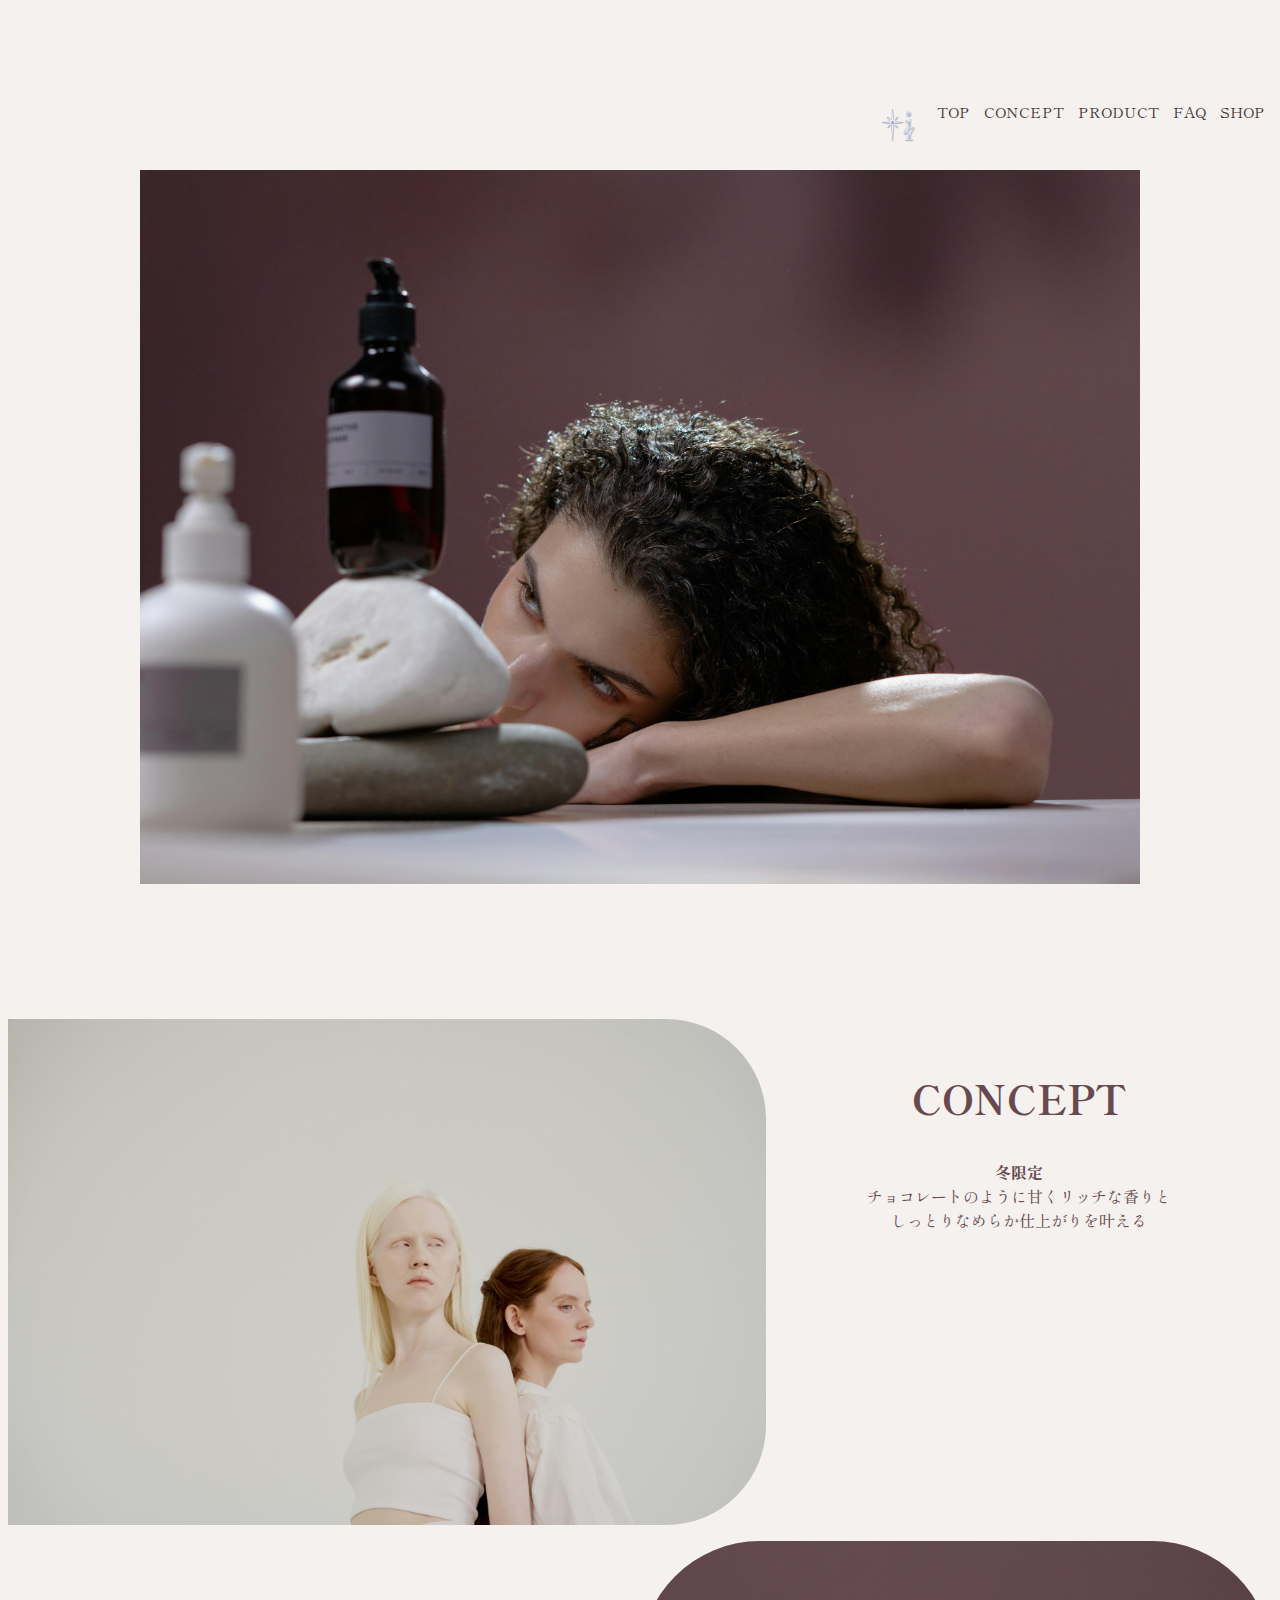
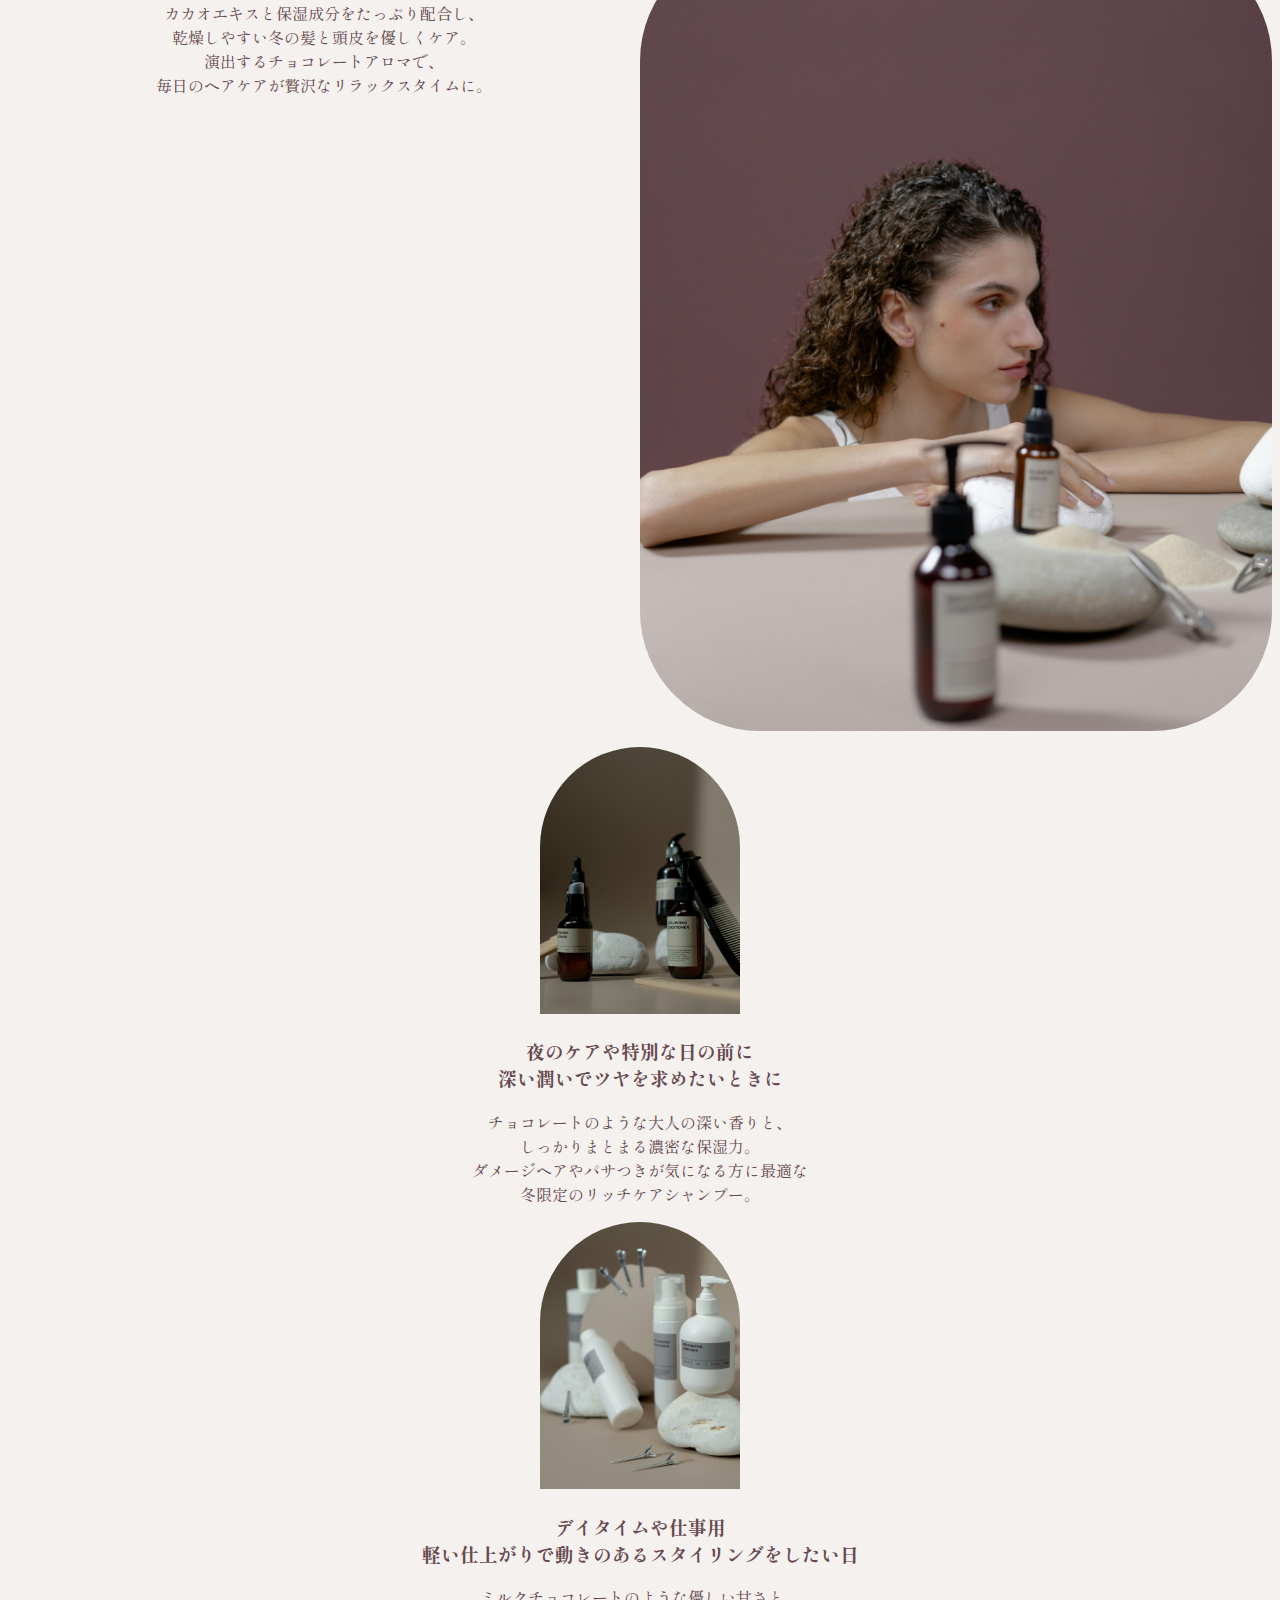
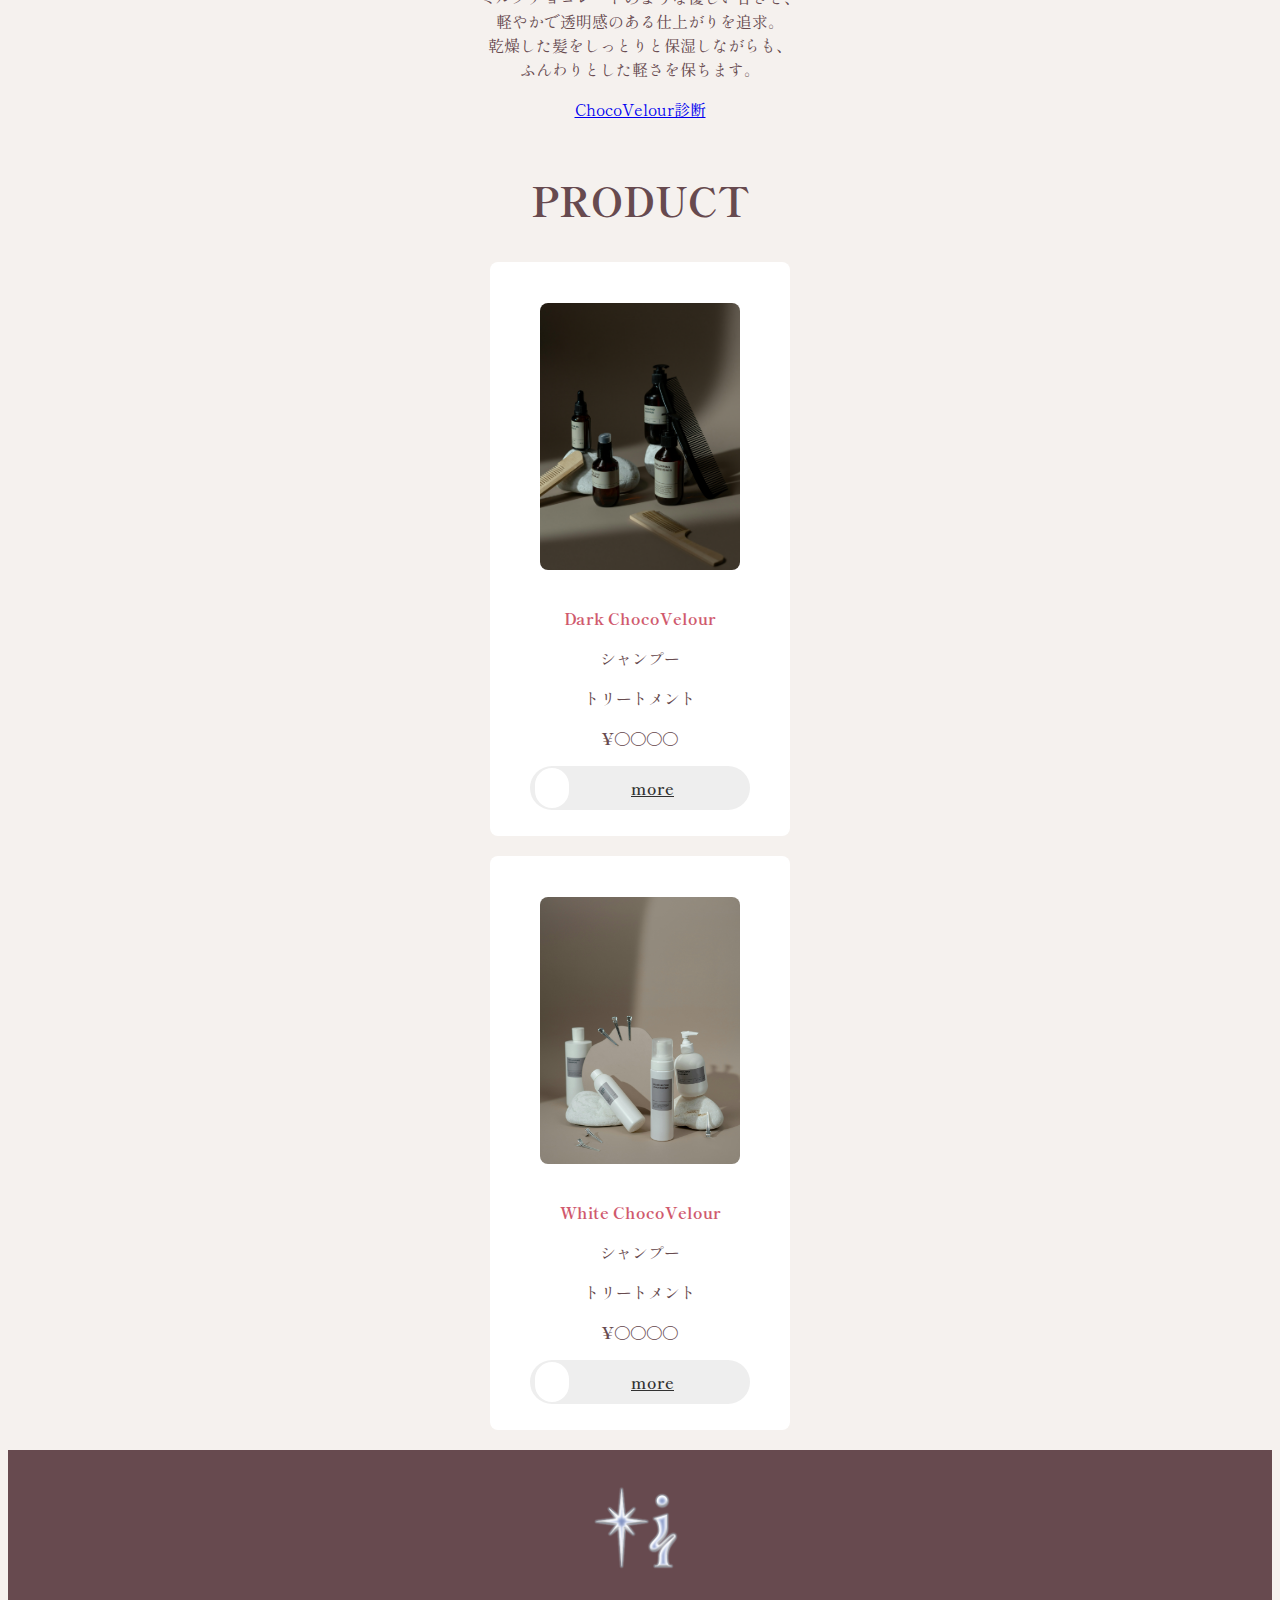
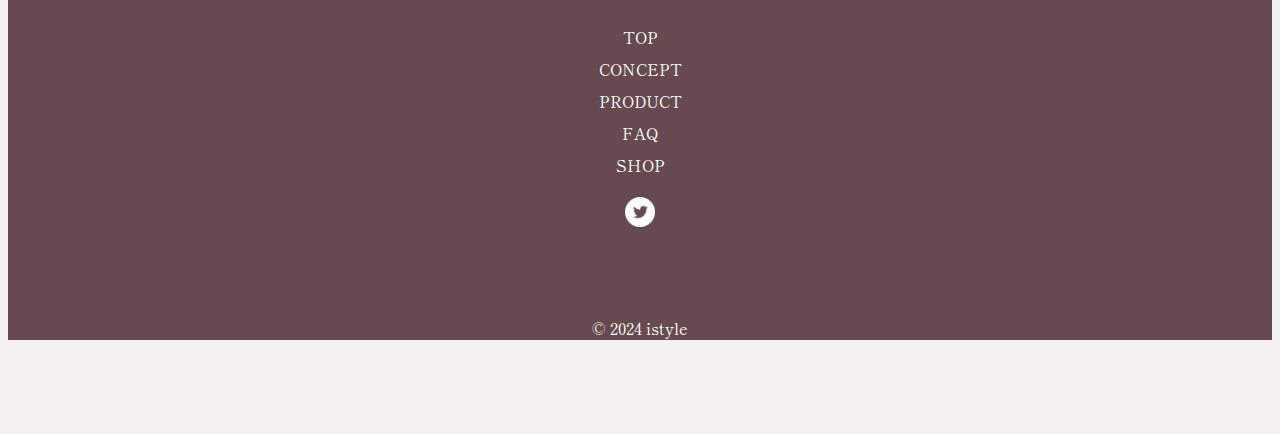
==== index.html @ 2ef1fcc9 "20241217" ====
<!DOCTYPE html>
<html lang="ja">
<head>
    <meta charset="UTF-8">
    <meta name="viewport" content="width=device-width, initial-scale=1.0">
    <title>istyle</title>
    <link rel="stylesheet" href="style.css">
    <link rel="preconnect" href="https://fonts.googleapis.com">
    <link rel="preconnect" href="https://fonts.gstatic.com" crossorigin>
    <link href="https://fonts.googleapis.com/css2?family=Dela+Gothic+One&family=Kosugi+Maru&family=Monomaniac+One&family=Noto+Serif+JP:wght@200..900&family=Rampart+One&family=Shippori+Mincho&family=Shippori+Mincho+B1&display=swap" rel="stylesheet">
    <link rel="stylesheet" type="text/css" href="https://cdnjs.cloudflare.com/ajax/libs/Modaal/0.4.4/css/modaal.min.css">
    <link rel="stylesheet" type="text/css" href="css/9-6-1.css">
</head>
    <body>
    <!-- header -->
     <header>
        <nav>
            <ul class="navbar">
                <li>        <div class="logo">
                    <img src="images/logo.png" width="60" alt="logo" class="img-responsive2">
                </div>   </li>
                <li><a href="#top">TOP</a></li>
                <li><a href="#concept">CONCEPT</a></li> 
                <li><a href="#product">PRODUCT</a></li>
                <li><a href="faq.html">FAQ</a></li>
                <li><a href="shop.html">SHOP</a></li>
            </ul>
     </nav>
     </header>
    <!-- /header -->
    
    <!-- kyevisual -->
     <a name="top"><div class="home-keyvisual"></a>
        <div class="pic1">
            <img src="images/1.jpg" class="img-responsive" width="1000" height="660" alt="イメージ画像">
        </div>
     </div>
    <!-- /keyvisual -->

    <!-- main -->
     <section class="main">
            <main>
                <section class="section">
                    <h1>甘いひととき<br>
                    髪にとろけるショコラの魔法</h1>
                  </section>
                  
        <!-- concept -->
        <a name="concept"><div class="container" id="concept"></a>
                        <div class="float-clear">
                            <div class="float-box">
                                <div class="pic2">
                                    <img src="images/2.jpg" width="200" alt="コンセプト写真">
                                </div>
                                <h2>CONCEPT</h2>
                                <p><strong>冬限定</strong><br>
                                    チョコレートのように甘くリッチな香りと<br>
                                    しっとりなめらか仕上がりを叶える</p>
                            </div>
                        </div>
                    </div>

                    <div class="container" id="concept">
                        <div class="float-clear2">
                            <div class="float-box2">
                                    <div class="pic3">
                                      <img src="images/3.jpg" width="60" alt="コンセプト写真">
                              <p class="text">カカオエキスと保湿成分をたっぷり配合し、<br>
                                乾燥しやすい冬の髪と頭皮を優しくケア。<br>
                                演出するチョコレートアロマで、<br>
                                毎日のヘアケアが贅沢なリラックスタイムに。</p>
                            </div>
                        </div>
                    </div>

                    <div class="product-concept">
                        <div class="product">
                            <ul class="figure-flexbox">
                                <li class="b">
                                    <figure>
                                        <div class="pic6">
                                        <img src="images/6.jpg" width="200" alt="ブラックver">
                                        </div>
                                        <figcaption>      
                                            <h3>夜のケアや特別な日の前に<br>深い潤いでツヤを求めたいときに</h3>                          
                                            チョコレートのような大人の深い香りと、<br>
                                            しっかりまとまる濃密な保湿力。<br>
                                            ダメージヘアやパサつきが気になる方に最適な<br>冬限定のリッチケアシャンプー。           
                                        </figcaption>
                                    </figure>
                                </li>
                                <li class="w">
                                    <figure>
                                        <div class="pic8">
                                        <img src="images/8.jpg" width="200" alt="ホワイトver">
                                        </div>
                                        <figcaption>     
                                            <h3>デイタイムや仕事用<br>軽い仕上がりで動きのあるスタイリングをしたい日</h3>                           
                                            ミルクチョコレートのような優しい甘さと、<br>
                                            軽やかで透明感のある仕上がりを追求。<br>
                                            乾燥した髪をしっとりと保湿しながらも、<br>
                                            ふんわりとした軽さを保ちます。           
                                        </figcaption>
                                    </figure>
                                </li>
                            </ul>
                        </div>

                    </div>
        <!-- /concept -->

                <!--リンク元のHTMLリンク先は表示させたいエリアのid名を指定します。-->
<p><a href="#info" class="modal-open">ChocoVelour診断
</a></p>
<!--表示エリアのHTML。id 名にリンク先と同じ名前を指定します。※表示エリアはHTML の変更が可能なので、レイアウトを自由に変更できます。-->
<section id="info">
    <h2>あなたにピッタリなChocoVelourは？</h2>
    <p>あなたの髪タイプに合ったアイテムをご紹介します。 </p>
    </section>


        <!-- product -->
        <a name="product"><div class="container" id="product"></a>
                        <h2>PRODUCT</h2>
                        <div class="product">
                            <ul class="figure-flexbox">
                                <li class="b2">
                                    <figure>
                                        <div class="pic4">
                                        <img src="images/4.jpg" width="200" alt="ブラックver">
                                        </div>
                                        <figcaption>
                                            <p><span><strong>Dark ChocoVelour</strong></span><br></p>                                
                                            <p>シャンプー<br></p>
                                            <p>トリートメント<br></p>
                                            <p><strong>¥〇〇〇〇</strong></p>            
                                        </figcaption>
                                        <div class="button012">
                                            <a href="#">more</a>
                                        </div>                                    </figure>
                                </li>
                                <li class="w2">
                                    <figure>
                                        <div class="pic5">
                                        <img src="images/5.jpg" width="200" alt="ホワイトver">
                                        </div>
                                        <figcaption>      
                                            <p><span><strong>White ChocoVelour</strong></span><br></p>                                
                                            <p>シャンプー<br></p>
                                            <p>トリートメント<br></p>
                                            <p><strong>¥〇〇〇〇</strong></p>            
                                        </figcaption>
                                        <div class="button012">
                                            <a href="#">more</a>
                                        </div>                                    </figure>
                                    </figure>
                                </li>
                            </ul>
                        </div>
                    </div>
        <!-- /product -->
        
                </div>
            </main>
     </section>
    <!-- /main -->
    <!-- footer -->
     <footer>
        <img src="images/logo.png" width="150" alt="ロゴ">
        <div class="container" >
            <ul>
                <li><a href="#top">TOP</a></li>
                <li><a href="#concept">CONCEPT</a></li>
                <li><a href="#product">PRODUCT</a></li>
                <li><a href="faq.html">FAQ</a></li>
                <li><a href="shop.html">SHOP</a></li>
            </ul>
        </div>
    <ul>
        <li><a href="https://x.com/koshiki_hirocom"><img src="images/twitterのアイコン素材 その2.png" width="30px" alt=""></a></li>
        <li><a href="https://www.youtube.com/user/HirocomRobo"><img src="" alt=""></a></li>
        <li><a href="https://www.hsc.ac.jp/"></a></li>
    </ul>
        <p>&copy; 2024 istyle</p>
     </footer>
    <!-- /footer -->
<script src="https://code.jquery.com/jquery-3.4.1.min.js" integrity="sha256-CSXorXvZcTkaix6Yvo6HppcZGetbYMGWSFlBw8HfCJo=" crossorigin="anonymous"></script>
<script src="https://cdnjs.cloudflare.com/ajax/libs/Modaal/0.4.4/js/modaal.min.js"></script>
<script src="https://cdnjs.cloudflare.com/ajax/libs/jquery-cookie/1.4.1/jquery.cookie.js"></script>
<!--自作のJS-->
<script src="js/9-6-1.js"></script>
</body></html>
---- style.css ----
@charset "utf-8";
body{
    font-size: 16px;
    color: #674a4f;
    font-family: "Shippori Mincho", serif;
    background-color: #F5F1EE;
}
body,div,p,ul,figure{
    margin: 5;
    padding: 0%;
}
h2{
    font-size: 40px;
    margin-top: 50px;
}
/* ナビゲーション */
.navbar{
    display: flex !important;
    justify-content: flex-end;
    list-style: none;
}
.navbar li a{
    display: block;
    padding:  7px;
    font-size: 15px;
    text-decoration: none;
    color: #433535;
}
/* nav{
    align-items: center;
} */
 .logo{
    top:30vh;
 }
.home-maincopy{
    font-size: 31px;
    text-align: center;
    color: #812620;
}
.img-responsive{
    display: block;
    max-width: 100%;
    height: auto;
    margin: 0 auto;
}
.pic1_2{
    clip-path: inset(17% 0 22% 0);
}
.img-responsive2{
    display: block;
}
.float-box{
    float: right;
}
.float-clear{
    overflow: hidden;
}
.pic2 img{
    border-top-right-radius: 100px;
    border-bottom-right-radius: 100px;
    width: 60%;
    float: left;
}

.pic3 img{
    border-radius: 120px;
    width: 50%;
    float: right;
}

.float-box2{
    float: left;
}
.float-clear2{
    overflow: hidden;
}
.b2{
    background-color: #fff;
    border-radius: 8px;
    width: 300px;
    margin: 10px;
    text-align: center;
    margin: 20px auto;
    padding: 10px 0;

}
.w2{
    background-color: #fff;
    border-radius: 8px;
    width: 300px;
    margin: 10px;
    text-align: center;
    margin: 20px auto;
    padding: 10px 0;
}
ul{
    list-style: none;
}
.pic6 img{
    border-top-left-radius: 100px;
    border-top-right-radius: 100px;    
}
@media screen and (max-width: 768px)  {
  .pic6 img{
    width: 300px;
    border-top-left-radius: 200px;
    border-top-right-radius: 200px;
  }
}

.pic8 img{
    border-top-left-radius: 100px;
    border-top-right-radius: 100px;
}
@media screen and (max-width: 768px)  {
  .pic8 img{
    width: 300px;
    border-top-left-radius: 200px;
    border-top-right-radius: 200px;
  }
}
.pic8{
    text-align: center;
}
.pic4 img{
    border-radius: 8px;
    margin: 15px auto;
}
.pic5 img{
    border-radius: 8px;
    margin: 15px auto;
}
figcaption{
    text-align: center;
    margin: 10px;
}
figcaption p{
    color: #674A4E;
}
span{
    color: #D0596D;
}
.text{
    padding-top: 60px;
    padding-bottom: 70px;
}

HTML CSSResult Skip Results Iframe
EDIT ON
.button a {
    position: relative;
    display: flex;
    justify-content: space-around;
    align-items: center;
    margin: 0 auto;
    max-width: 230px;
    padding: 10px 0px 10px 25px;
    font-family: "Noto Sans Japanese";
    line-height: 1.8;
    text-decoration: none;
    color: #333;
    transition: 0.3s ease-in-out;
    font-weight: 500;
}

.button a:before, .button a:after {
  content: "";
  position: absolute;
  display: block;
  top: 50%;
}
.button a:before {
  width: 0.5rem;
  height: 0.5rem;
  left: 1.1rem;
  border-top: solid 2px #333;
  border-right: solid 2px #333;
  z-index: 2;
  transform: translateY(-50%) rotate(45deg);
  transition: all 0.3s;
}
.button a:after {
  left: 0;
  background: #eee;
  z-index: 1;
  width: 3rem;
  height: 3rem;
  border-radius: 4rem;
  transform: translateY(-50%);
  transition: all 0.5s;
}
.button a span {
  position: relative;
  transition: all 0.3s;
  z-index: 3;
}

.button a:hover span {
  color: #fff;
}
.button a:hover:before {
  left: 2.5rem;
  border-top: solid 2px #fff;
  border-right: solid 2px #fff;
}
.button a:hover:after {
  right: 0;
  width: 100%;
  background: #333;
}

body{
    vertical-align:middle; 
    padding: 70px 0;
    text-align: center;
}

/* 003 */
.button003 a {
    background: #eee;
    border-radius: 50px;
    position: relative;
    display: flex;
    justify-content: space-around;
    align-items: center;
    margin: 20px auto;
    max-width: 260px;
    padding: 10px 25px;
    color: #313131;
    transition: 0.3s ease-in-out;
    font-weight: 500;
}
.button003 a:hover {
    background: #513232;
    color: #FFF;
}
.button003 a:after {
    content: '';
    width: 5px;
    height: 5px;
    border-top: 3px solid #313131;
    border-right: 3px solid #313131;
    transform: rotate(45deg) translateY(-50%);
    position: absolute;
    top: 50%;
    right: 20px;
    border-radius: 1px;
    transition: 0.3s ease-in-out;
}
.button003 a:hover:after {
    border-color: #FFF;
}

/* 012 */
.button012 a {
    position: relative;
    display: flex;
    justify-content: center;
    align-items: center;
    margin: 0 auto;
    max-width: 240px;
    padding: 10px 25px 10px 50px;
    color: #313131;
    transition: 0.3s ease-in-out;
    font-weight: 600;
    background: #eee;
    border-radius: 50px;
    z-index:0;
    overflow: hidden;
}
.button012 a:before {
    font-family: "Font Awesome 5 Free";
    content: "\f005";
    line-height: 1;
    position: absolute;
    left: 5px;
    background: #FFF;
    padding: 12px 11px;
    border-radius: 60px;
    z-index: 2;
}
.button012 a:after {
    content: "";
    position: absolute;
    top: 0;
    bottom: 0;
    width: 0;
    display: block;
    background: #ccc;
    transition: .3s;
    left:0;
}
.button012 a:hover:after {
    width: 100%;
    z-index: -1;
}

.matrix .bg-wrap,
.matrix .bg-wrap .inn {
  display: block;
}
 
.matrix .bg-wrap {
  overflow: hidden;
  opacity: 0;
}
 
.matrix .bg-wrap + .bg-wrap {
  margin-top: 10px;
}
 
.matrix .bg-wrap .inn.large {
  font-size: 36px;
  font-weight: bold;
}
.matrix .bg-wrap .inn.small {
  font-size: 15px;
}
 
.matrix .bg-wrap .inn {
  opacity: 0;
  transform: matrix(1, 0, 0, 1, 0, 100);
  transition: 1.2s cubic-bezier(0.22, 1, 0.36, 1);
}
 
.matrix.is-animated .bg-wrap {
  opacity: 1;
}
 
.matrix.is-animated .bg-wrap .inn {
  opacity: 1;
  transform: matrix(1, 0, 0, 1, 0, 0);
}
 
/* フッター */
footer{
    background-color: #674a4f;
    color: #fff;
}
footer ul li a{
    color: #fff;
    text-decoration: none;
    line-height: 2;
    margin: 25px;
}
footer p{
    text-align: center;
}

.matrix .bg-wrap,
.matrix .bg-wrap .inn {
  display: block;
}
 
.matrix .bg-wrap {
  overflow: hidden;
  opacity: 0;
}
 
.matrix .bg-wrap + .bg-wrap {
  margin-top: 10px;
}
 
.matrix .bg-wrap .inn.large {
  font-size: 36px;
  font-weight: bold;
}
.matrix .bg-wrap .inn.small {
  font-size: 15px;
}
 
.matrix .bg-wrap .inn {
  opacity: 0;
  transform: matrix(1, 0, 0, 1, 0, 100);
  transition: 1.2s cubic-bezier(0.22, 1, 0.36, 1);
}
 
.matrix.is-animated .bg-wrap {
  opacity: 1;
}
 
.matrix.is-animated .bg-wrap .inn {
  opacity: 1;
  transform: matrix(1, 0, 0, 1, 0, 0);
}
/* --- レスポンシブデザイン --- */
@media screen and (max-width: 768px) {
    .navbar {
      flex-direction: column; /* 縦に並べる */
      text-align: center;
    }
  
    .navbar li a {
      font-size: 14px;
      padding: 10px;
    }
  
    .home-maincopy {
      font-size: 24px;
      padding: 10px;
    }
  
    .float-box,
    .float-box2 {
      width: 100%; /* 横幅を画面サイズに合わせる */
      text-align: center;
      float: none;
    }
  

    .pic3 img {
      width: 60%; /* 画像サイズを調整 */
      margin: 0 auto;
      border-radius: 200px;
    }

    .pic2 img {
      width: 60%; /* 画像サイズを調整 */
      margin: 0 auto;
      border-top-right-radius: 200px;
      border-bottom-right-radius: 200px;
    }

  
    .b2, .w2 {
      width: 90%; /* カードの幅を狭く */
      margin: 10px auto;
    }
  }
  
  /* --- アニメーション --- */
  @keyframes fadeIn {
    from {
      opacity: 0;
      transform: translateY(20px);
    }
    to {
      opacity: 1;
      transform: translateY(0);
    }
  }
  
  .section {
    opacity: 0;
    transform: translateY(20px);
    animation: fadeIn 1s ease-in-out forwards;
  }
  
  .section:nth-child(even) {
    animation-delay: 0.3s;
  }
  
  .button012 a:hover {
    background: #d0596d;
    color: #fff;
    transform: scale(1.05); /* 少し拡大 */
  }
  
  .section {
    opacity: 0;
    transform: translateY(50px);
    transition: opacity 0.8s ease-out, transform 0.8s ease-out;
  }
  
  .section.is-visible {
    opacity: 1;
    transform: translateY(0);
  }
  
/*アコーディオン全体*/
.accordion-area{
  list-style: none;
  width: 96%;
  max-width: 900px;
  margin:0 auto;
}

.accordion-area li{
  margin: 10px 0;
}

.accordion-area section {
border: 1px solid #ccc;
}

/*アコーディオンタイトル*/
.title {
  position: relative;/*+マークの位置基準とするためrelative指定*/
  cursor: pointer;
  font-size:1rem;
  font-weight: normal;
  padding: 3% 3% 3% 50px;
  transition: all .5s ease;
}

/*アイコンの＋と×*/
.title::before,
.title::after{
  position: absolute;
  content:'';
  width: 15px;
  height: 2px;
  background-color: #333;
  
}
.title::before{
  top:48%;
  left: 15px;
  transform: rotate(0deg);
  
}
.title::after{    
  top:48%;
  left: 15px;
  transform: rotate(90deg);

}

/*　closeというクラスがついたら形状変化　*/

.title.close::before{
transform: rotate(45deg);
}

.title.close::after{
transform: rotate(-45deg);
}

/*アコーディオンで現れるエリア*/
.box {
  display: none;/*はじめは非表示*/
  background: #f3f3f3;
margin:0 3% 3% 3%;
  padding: 3%;
}

/*infoエリアをはじめは非表示*/
#info{
	display: none;
}

/*モーダルの横幅を変更したい場合*/
.modaal-container{
    max-width: 600px;
}

/*モーダルのボタンの色を変更したい場合*/
.modaal-close:after, 
.modaal-close:before{
	background:#ccc;	
}

.modaal-close:focus:after,
.modaal-close:focus:before,
.modaal-close:hover:after,
.modaal-close:hover:before{
	background:#666;
}
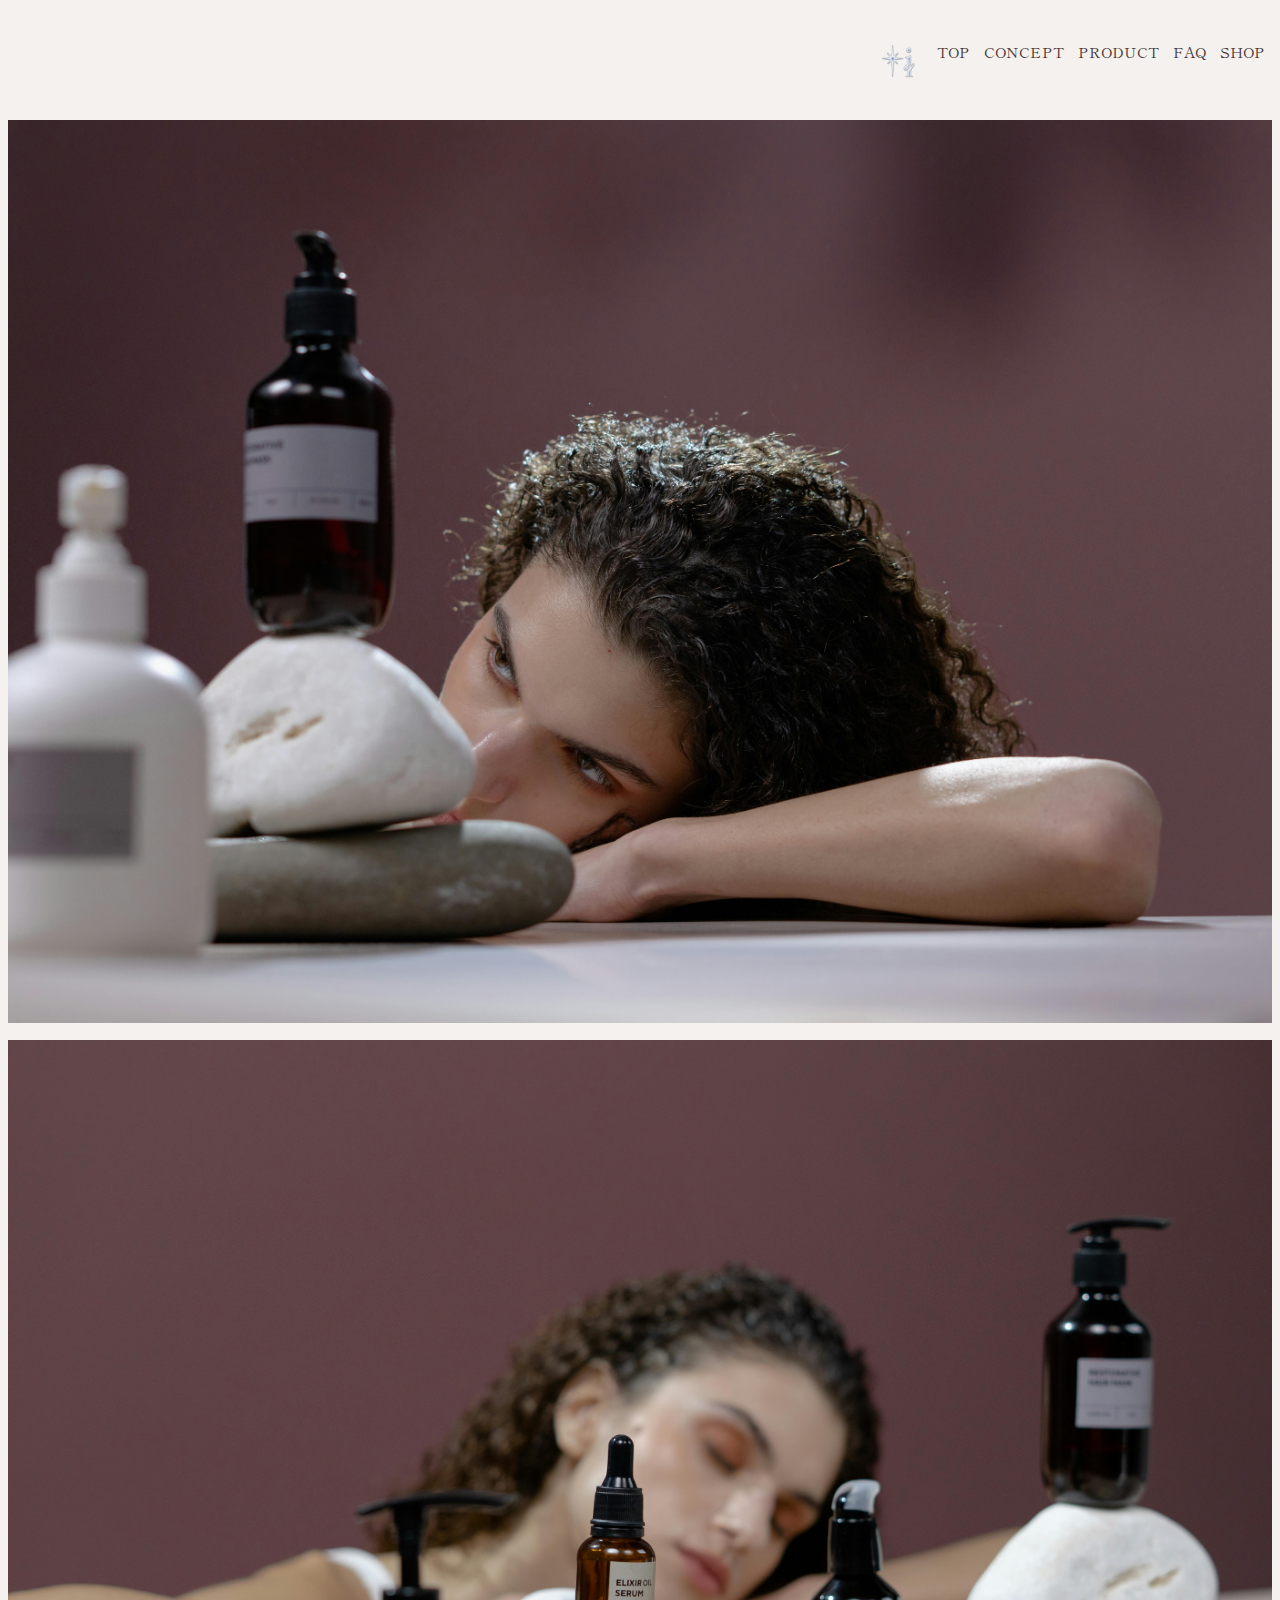
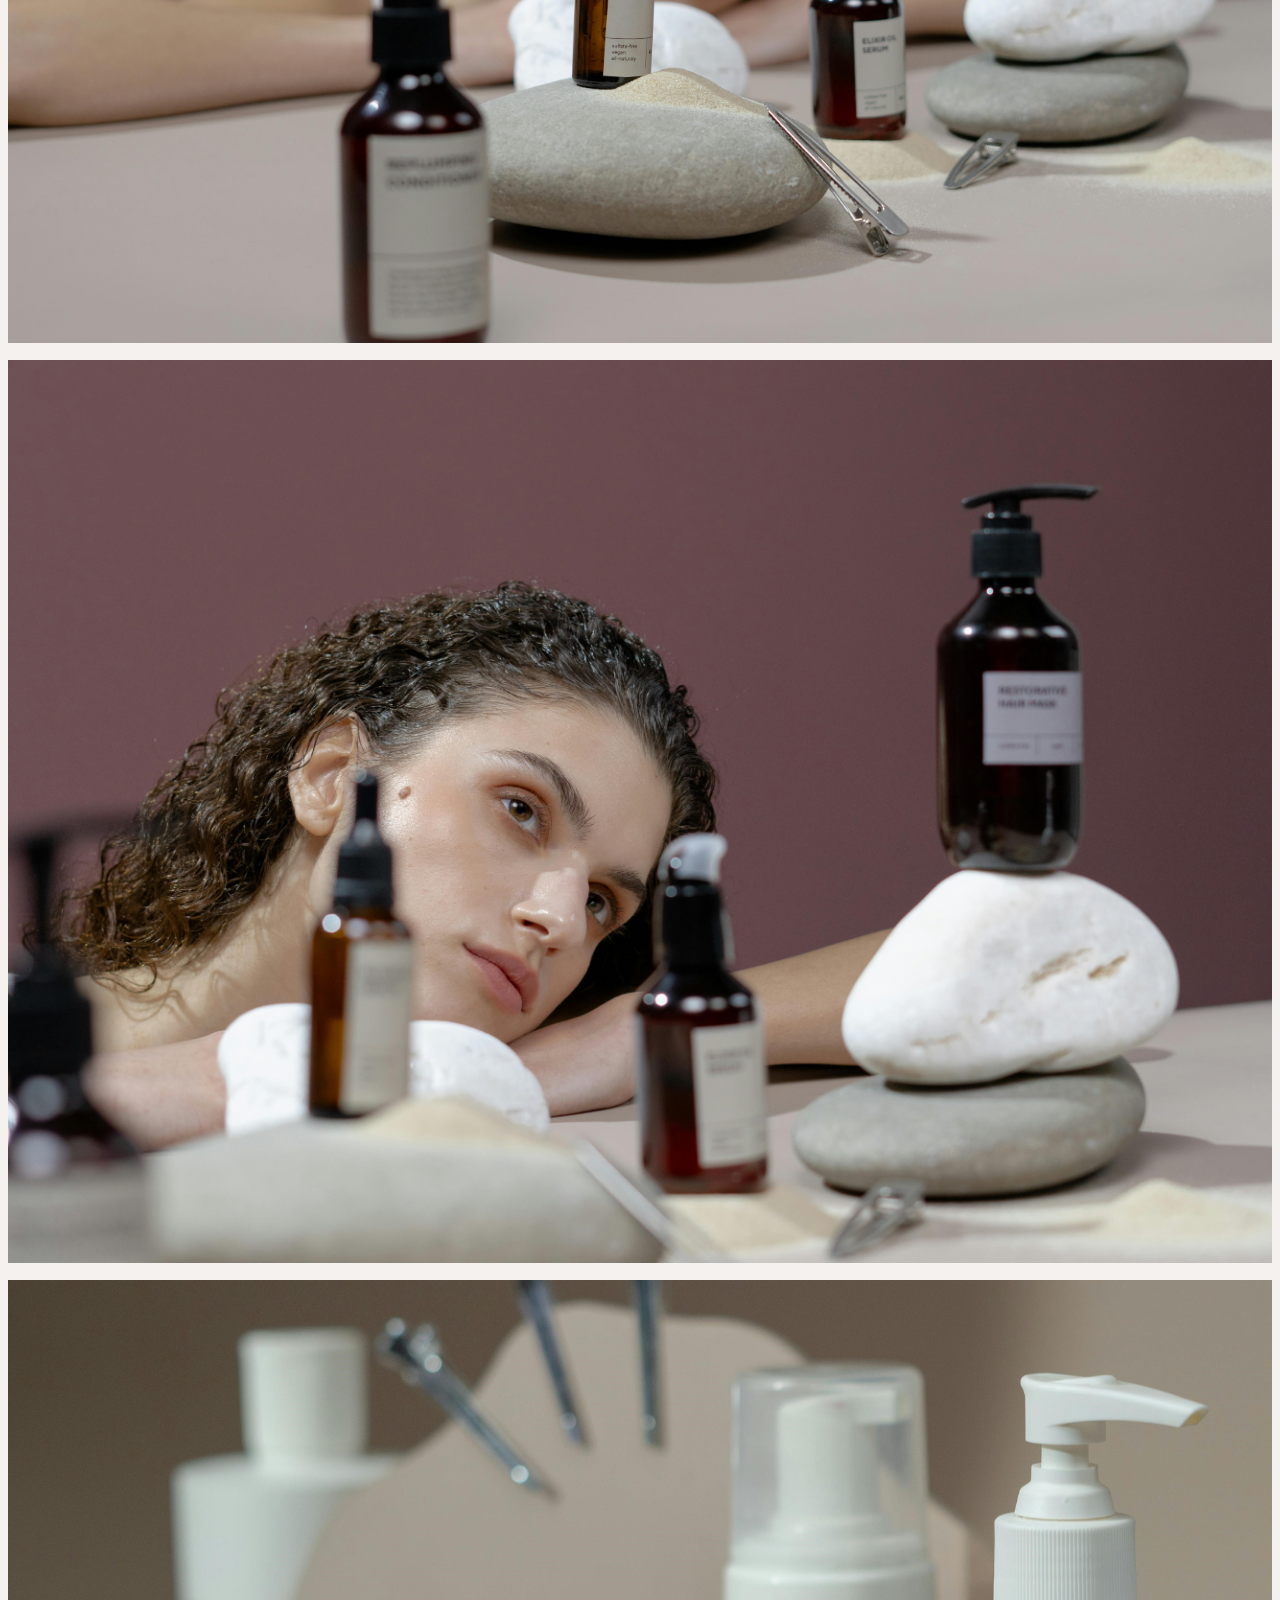
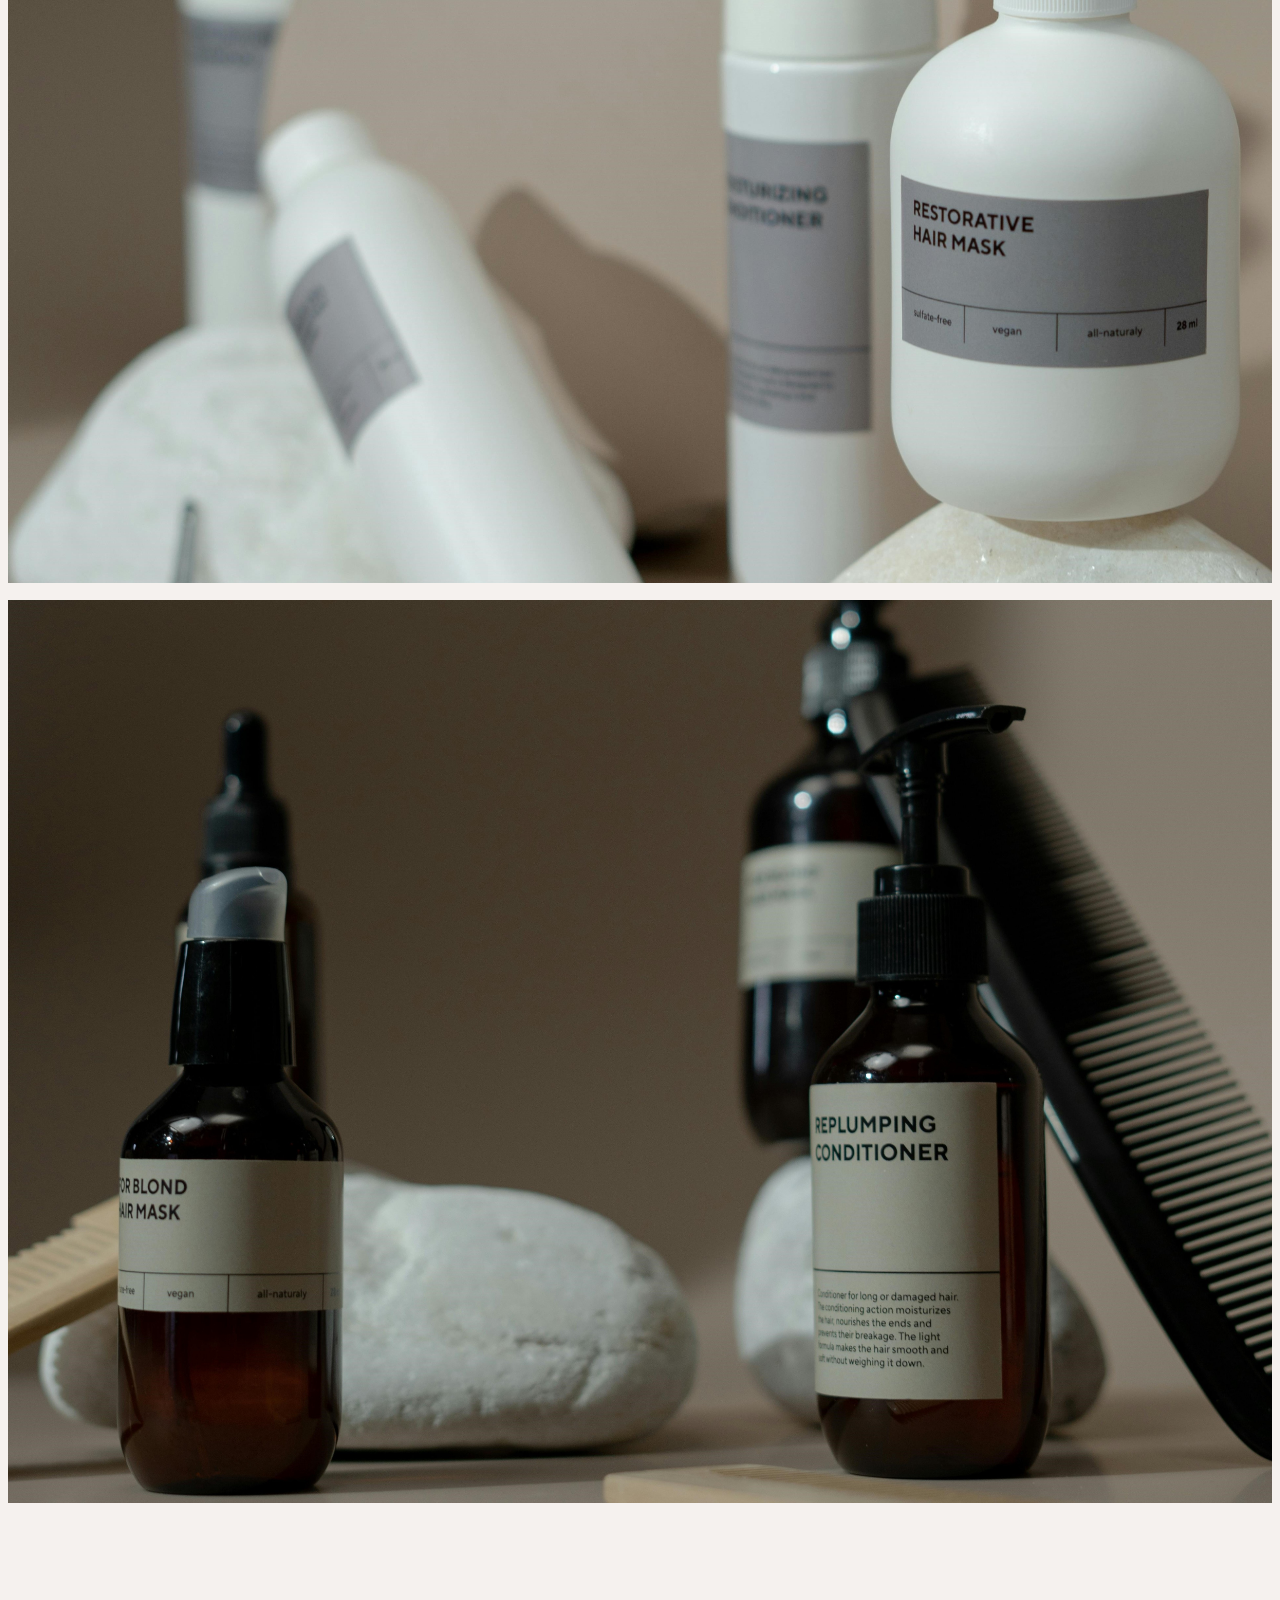
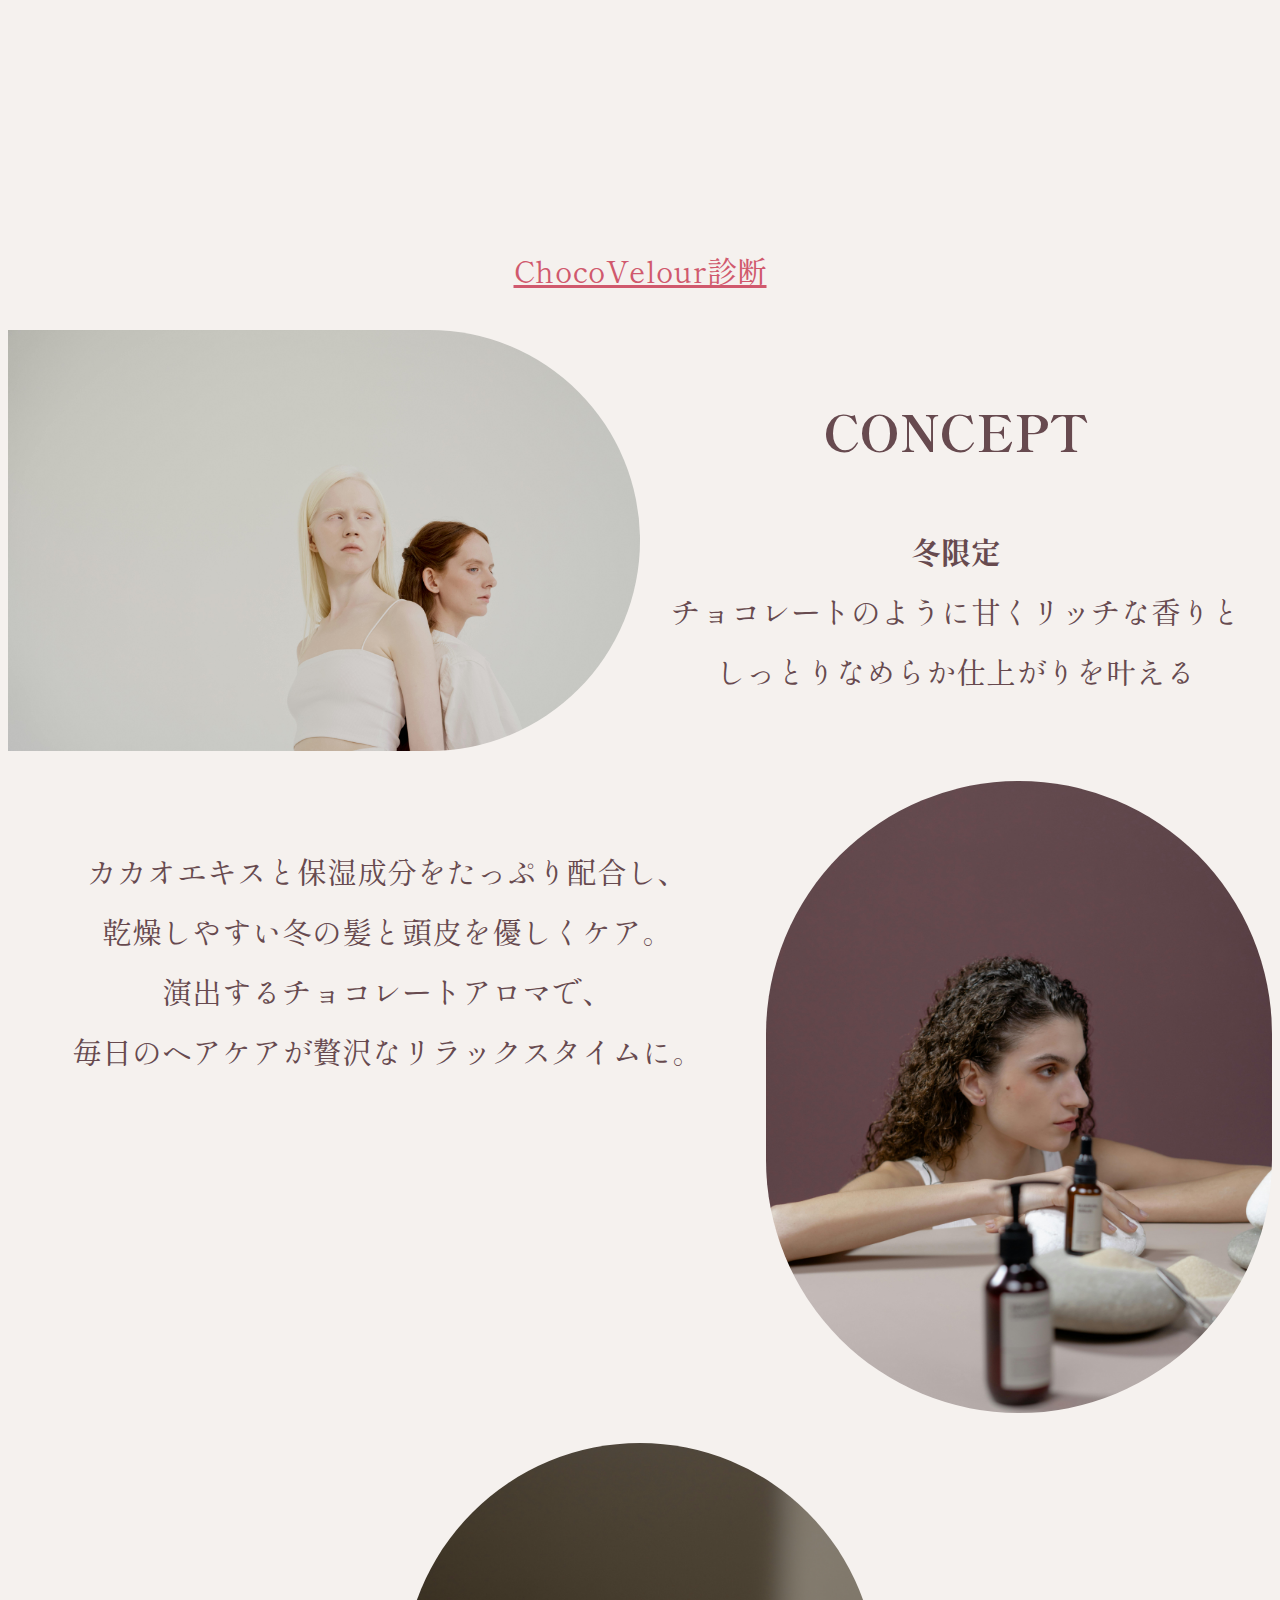
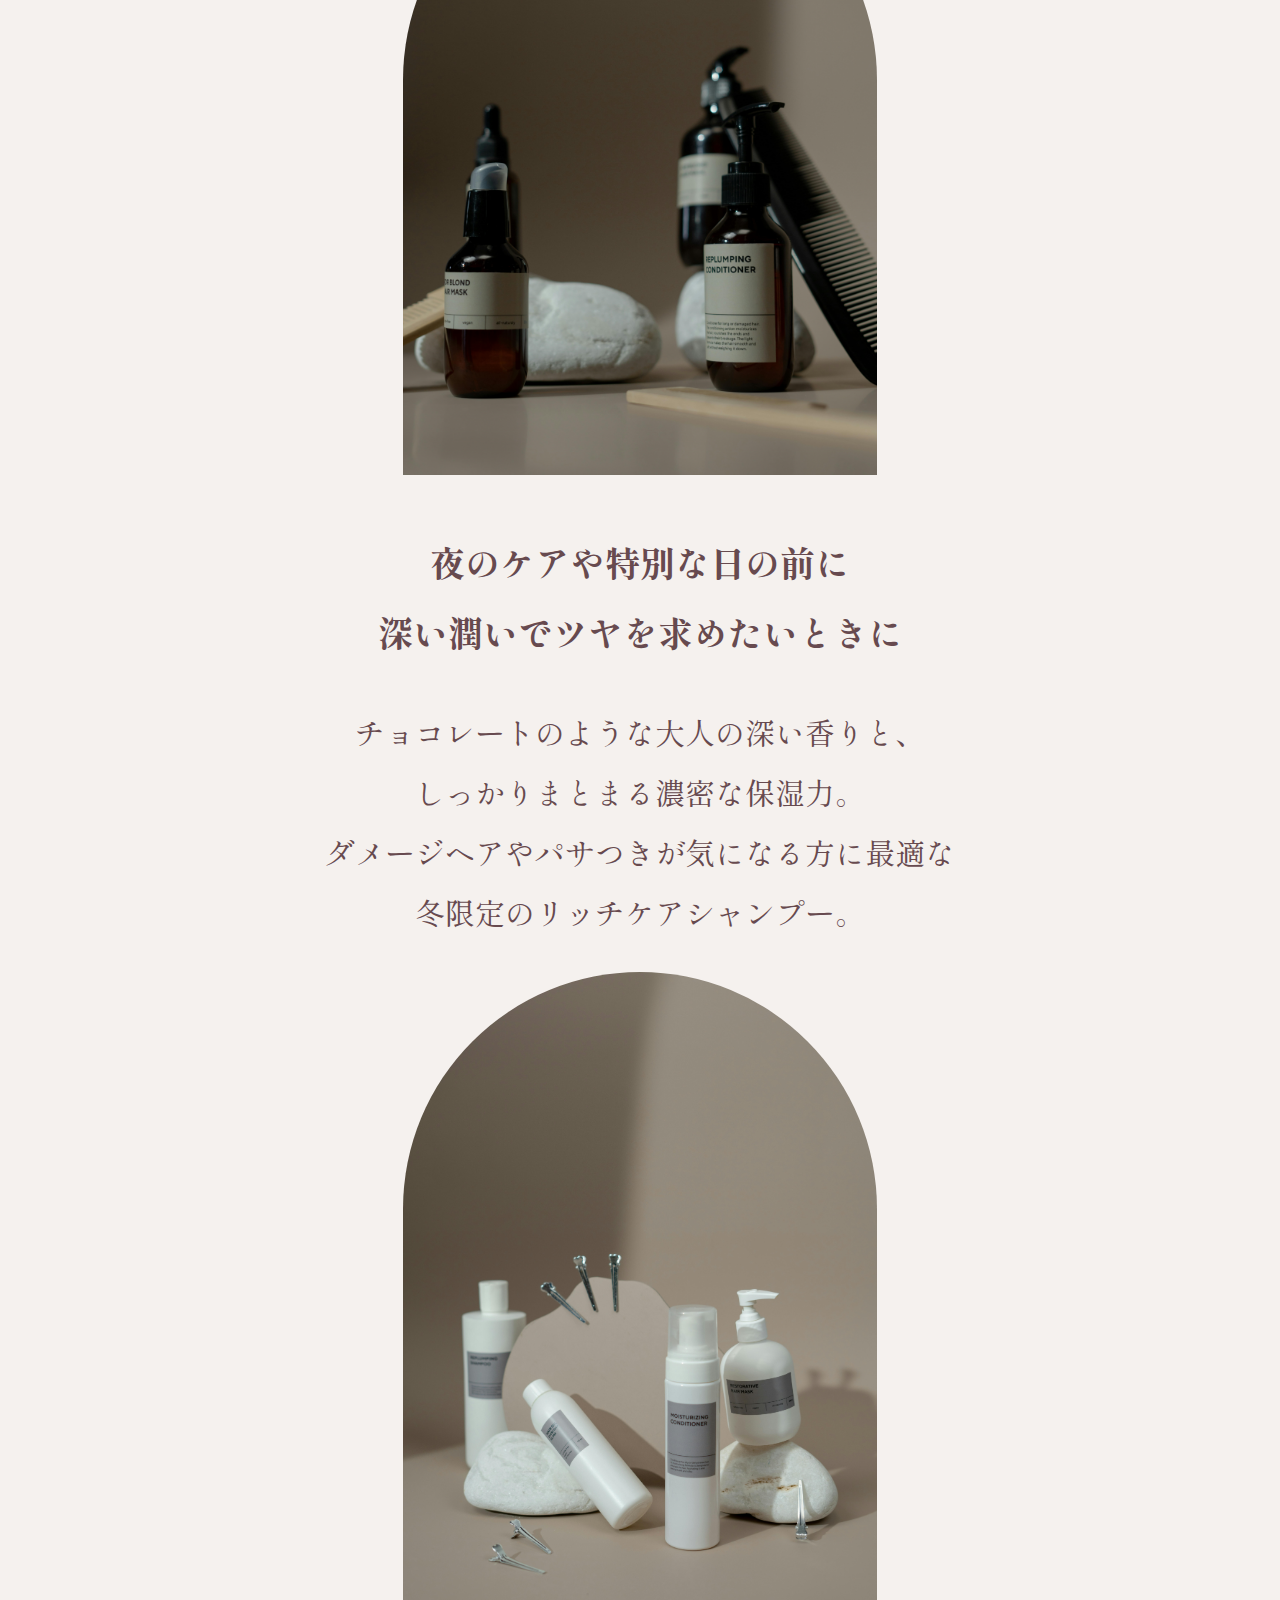
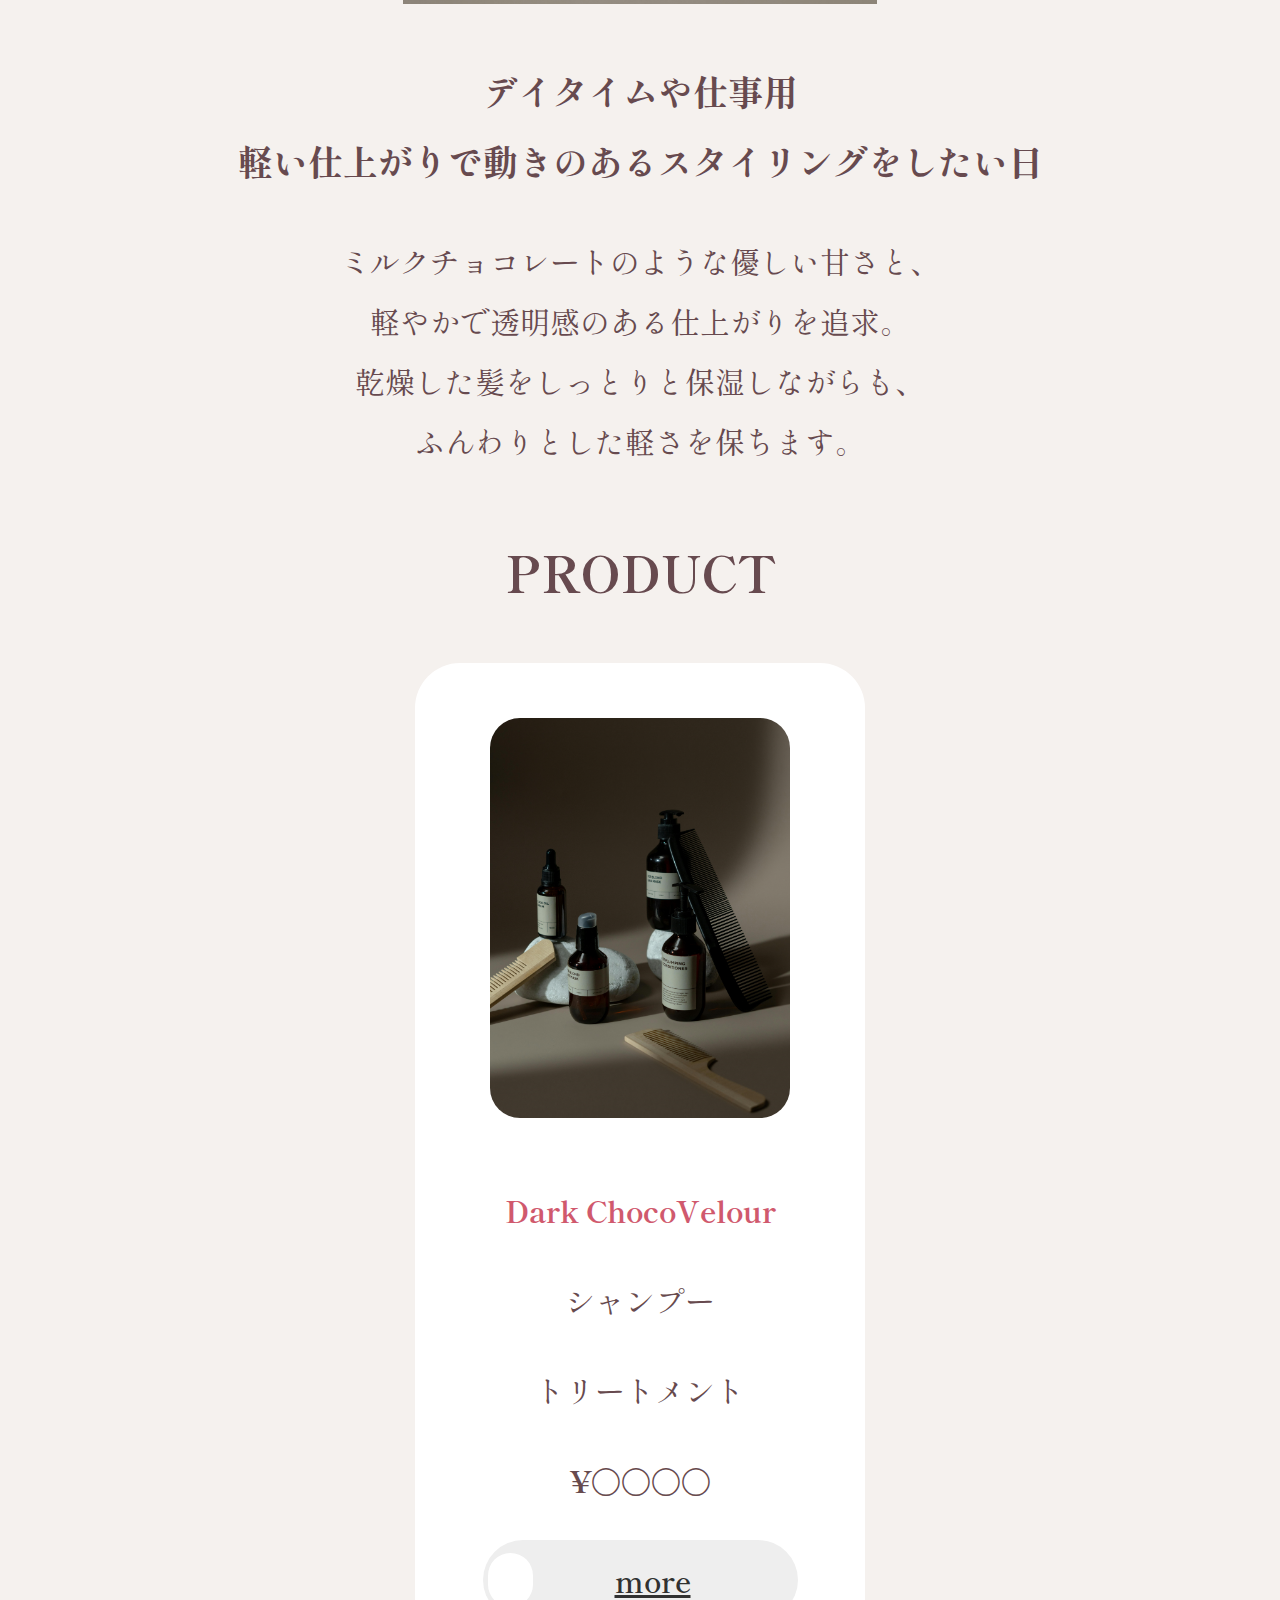
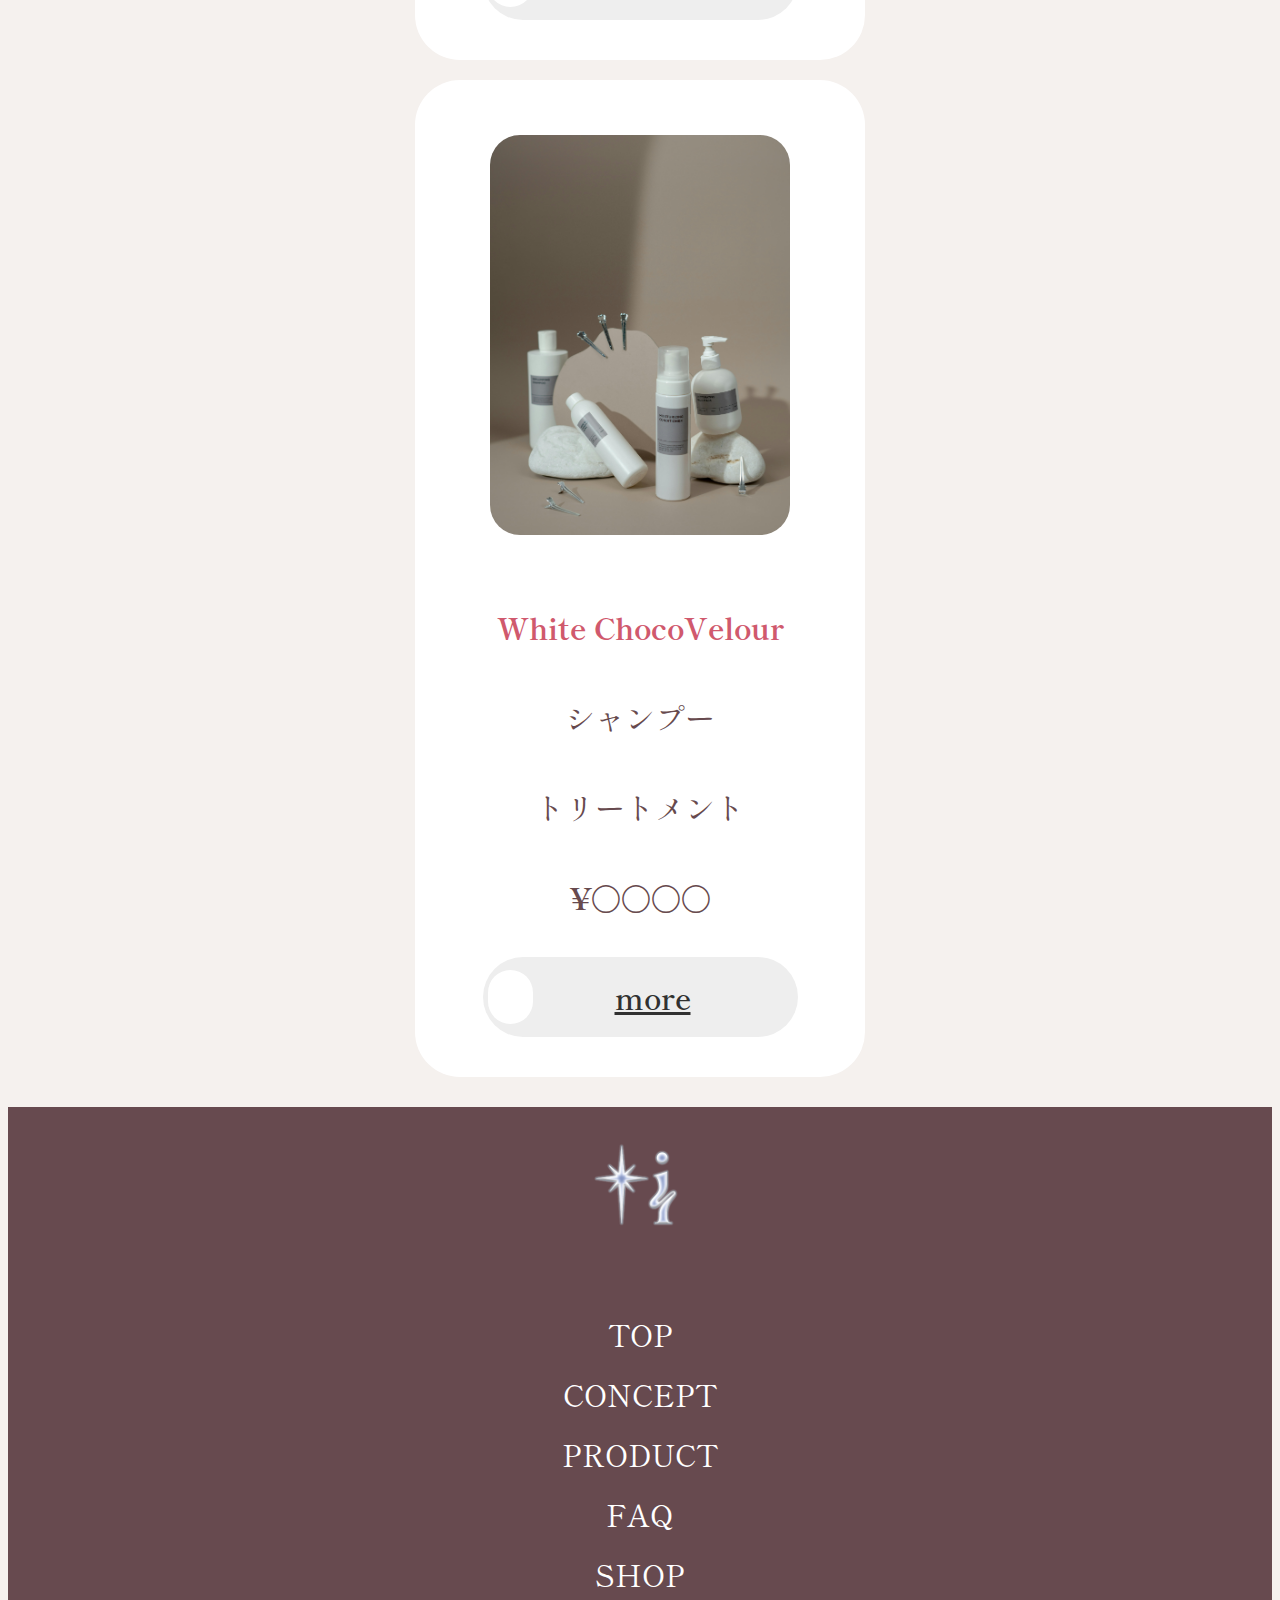
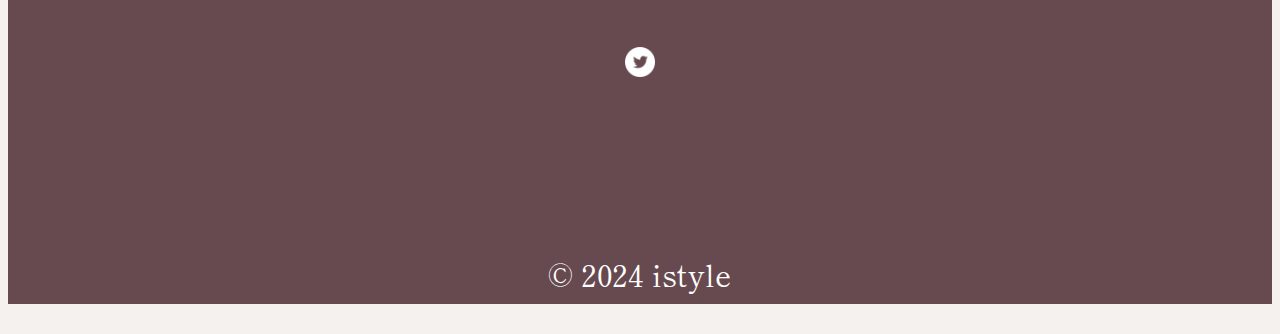
==== commit 95317ea1: "20250417" ====
--- a/index.html
+++ b/index.html
@@ -9,12 +9,13 @@
     <link rel="preconnect" href="https://fonts.gstatic.com" crossorigin>
     <link href="https://fonts.googleapis.com/css2?family=Dela+Gothic+One&family=Kosugi+Maru&family=Monomaniac+One&family=Noto+Serif+JP:wght@200..900&family=Rampart+One&family=Shippori+Mincho&family=Shippori+Mincho+B1&display=swap" rel="stylesheet">
     <link rel="stylesheet" type="text/css" href="https://cdnjs.cloudflare.com/ajax/libs/Modaal/0.4.4/css/modaal.min.css">
-    <link rel="stylesheet" type="text/css" href="css/9-6-1.css">
+    <link rel="stylesheet" type="text/css" href="https://cdn.jsdelivr.net/npm/slick-carousel@1.8.1/slick/slick.css">
+<link rel="stylesheet" type="text/css" href="css/6-1-8.css">
 </head>
     <body>
     <!-- header -->
      <header>
-        <nav>
+        <nav class="navpc">
             <ul class="navbar">
                 <li>        <div class="logo">
                     <img src="images/logo.png" width="60" alt="logo" class="img-responsive2">
@@ -30,11 +31,24 @@
     <!-- /header -->
     
     <!-- kyevisual -->
-     <a name="top"><div class="home-keyvisual"></a>
-        <div class="pic1">
-            <img src="images/1.jpg" class="img-responsive" width="1000" height="660" alt="イメージ画像">
-        </div>
-     </div>
+                <ul class="slider">
+            <li>                
+                <img src="images/1.jpg"alt="イメージ画像">
+            </li>
+            <li>                
+                <img src="images/9.jpg"alt="イメージ画像">
+            </li>
+            <li>                
+                <img src="images/10.jpg"alt="イメージ画像">
+            </li>
+            <li>                
+                <img src="images/8.jpg"alt="イメージ画像">
+            </li>
+            <li>                
+                <img src="images/11.jpg"alt="イメージ画像">
+            </li>
+
+            <!--/slider--></ul>
     <!-- /keyvisual -->
 
     <!-- main -->
@@ -45,6 +59,18 @@
                     髪にとろけるショコラの魔法</h1>
                   </section>
                   
+                <!--リンク元のHTMLリンク先は表示させたいエリアのid名を指定します。-->
+                <p><a href="#info" class="modal-open">ChocoVelour診断
+                </a></p>
+                <!--表示エリアのHTML。id 名にリンク先と同じ名前を指定します。※表示エリアはHTML の変更が可能なので、レイアウトを自由に変更できます。-->
+                <section id="info">
+                    <h2>あなたにピッタリなChocoVelourは？</h2>
+                    <p>あなたの髪タイプに合ったアイテムをご紹介します。 </p>
+                    <a href="select.html" class="sindan">今すぐ診断</a>
+                    </section>
+                
+                
+
         <!-- concept -->
         <a name="concept"><div class="container" id="concept"></a>
                         <div class="float-clear">
@@ -92,7 +118,7 @@
                                 <li class="w">
                                     <figure>
                                         <div class="pic8">
-                                        <img src="images/8.jpg" width="200" alt="ホワイトver">
+                                        <img src="images/5.jpg" width="200" alt="ホワイトver">
                                         </div>
                                         <figcaption>     
                                             <h3>デイタイムや仕事用<br>軽い仕上がりで動きのあるスタイリングをしたい日</h3>                           
@@ -108,15 +134,6 @@
 
                     </div>
         <!-- /concept -->
-
-                <!--リンク元のHTMLリンク先は表示させたいエリアのid名を指定します。-->
-<p><a href="#info" class="modal-open">ChocoVelour診断
-</a></p>
-<!--表示エリアのHTML。id 名にリンク先と同じ名前を指定します。※表示エリアはHTML の変更が可能なので、レイアウトを自由に変更できます。-->
-<section id="info">
-    <h2>あなたにピッタリなChocoVelourは？</h2>
-    <p>あなたの髪タイプに合ったアイテムをご紹介します。 </p>
-    </section>
 
 
         <!-- product -->
@@ -184,9 +201,51 @@
         <p>&copy; 2024 istyle</p>
      </footer>
     <!-- /footer -->
-<script src="https://code.jquery.com/jquery-3.4.1.min.js" integrity="sha256-CSXorXvZcTkaix6Yvo6HppcZGetbYMGWSFlBw8HfCJo=" crossorigin="anonymous"></script>
-<script src="https://cdnjs.cloudflare.com/ajax/libs/Modaal/0.4.4/js/modaal.min.js"></script>
-<script src="https://cdnjs.cloudflare.com/ajax/libs/jquery-cookie/1.4.1/jquery.cookie.js"></script>
-<!--自作のJS-->
-<script src="js/9-6-1.js"></script>
-</body></html>+    <script src="https://code.jquery.com/jquery-3.4.1.min.js" integrity="sha256-CSXorXvZcTkaix6Yvo6HppcZGetbYMGWSFlBw8HfCJo=" crossorigin="anonymous"></script>
+    <script src="https://cdnjs.cloudflare.com/ajax/libs/Modaal/0.4.4/js/modaal.min.js"></script>
+    <script src="https://cdnjs.cloudflare.com/ajax/libs/jquery-cookie/1.4.1/jquery.cookie.js"></script>
+    <!--自作のJS-->
+    <script src="js/9-6-1.js"></script>
+    <script src="https://code.jquery.com/jquery-3.4.1.min.js" integrity="sha256-CSXorXvZcTkaix6Yvo6HppcZGetbYMGWSFlBw8HfCJo=" crossorigin="anonymous"></script>
+    <script src="https://cdn.jsdelivr.net/npm/slick-carousel@1.8.1/slick/slick.min.js"></script>
+    <!--自作のJS-->
+    <script src="js/6-1-8.js"></script>
+
+    <!-- ハンバーガーメニュー -->
+<div class="nav-icon">
+    <span></span><span></span><span></span>
+    <p class="nav-text">menu</p>
+  </div>
+  
+  <div class="nav-menu">
+    <nav class="gnavi clearfix">
+    <ul>
+      <li><a href="#top">TOP</a></li>
+      <li><a href="#concept">CONCEPT</a></li>
+      <li><a href="#product">PRODUCT</a></li>
+      <li><a href="faq.html">FAQ</a></li>
+      <li><a href="shop.html">SHOP</a></li>
+    </ul>
+    </nav>
+  </div>
+  
+  
+  <!-- ハンバーガーメニューのjQuery -->
+  <script src="https://cdnjs.cloudflare.com/ajax/libs/jquery/3.7.1/jquery.min.js"></script>
+  
+  <script>
+  jQuery(function($) {
+    $('.nav-icon').click(function() {
+      $(this).toggleClass('open');
+      $('.gnavi').slideToggle();
+    });
+  
+    $(window).resize(function() {
+      if ($(window).width() >= 768) {
+        $('.gnavi').hide();
+      }
+    });
+  });
+  </script>
+  
+    </body></html>--- a/style.css
+++ b/style.css
@@ -1,18 +1,42 @@
 @charset "utf-8";
 body{
+    font-size: 30px;
+    color: #674a4f;
+    font-family: "Shippori Mincho", serif;
+    background-color: #F5F1EE;
+    line-height: 2;
+}
+@media screen and (max-width: 768px)  {
+  body{
     font-size: 16px;
     color: #674a4f;
     font-family: "Shippori Mincho", serif;
     background-color: #F5F1EE;
-}
+    line-height: 2;
+}
+  }
+
 body,div,p,ul,figure{
     margin: 5;
     padding: 0%;
 }
 h2{
-    font-size: 40px;
+    font-size: 50px;
     margin-top: 50px;
 }
+@media screen and (max-width: 768px)  {
+  h2{
+    font-size: 25px;
+  }
+  }
+h1{
+  font-size: 60px;
+}
+@media screen and (max-width: 768px)  {
+  h1{
+    font-size: 30px;
+  }
+  }
 /* ナビゲーション */
 .navbar{
     display: flex !important;
@@ -43,9 +67,7 @@
     height: auto;
     margin: 0 auto;
 }
-.pic1_2{
-    clip-path: inset(17% 0 22% 0);
-}
+
 .img-responsive2{
     display: block;
 }
@@ -56,15 +78,15 @@
     overflow: hidden;
 }
 .pic2 img{
-    border-top-right-radius: 100px;
-    border-bottom-right-radius: 100px;
-    width: 60%;
+    border-top-right-radius: 250px;
+    border-bottom-right-radius: 250px;
+    width: 50%;
     float: left;
 }
 
 .pic3 img{
-    border-radius: 120px;
-    width: 50%;
+    border-radius: 300px;
+    width: 40%;
     float: right;
 }
 
@@ -76,8 +98,8 @@
 }
 .b2{
     background-color: #fff;
-    border-radius: 8px;
-    width: 300px;
+    border-radius: 45px;
+    width: 450px;
     margin: 10px;
     text-align: center;
     margin: 20px auto;
@@ -86,8 +108,8 @@
 }
 .w2{
     background-color: #fff;
-    border-radius: 8px;
-    width: 300px;
+    border-radius: 45px;
+    width: 450px;
     margin: 10px;
     text-align: center;
     margin: 20px auto;
@@ -97,8 +119,9 @@
     list-style: none;
 }
 .pic6 img{
-    border-top-left-radius: 100px;
-    border-top-right-radius: 100px;    
+    border-top-left-radius: 340px;
+    border-top-right-radius: 340px;  
+    width: 40%;  
 }
 @media screen and (max-width: 768px)  {
   .pic6 img{
@@ -109,8 +132,9 @@
 }
 
 .pic8 img{
-    border-top-left-radius: 100px;
-    border-top-right-radius: 100px;
+  border-top-left-radius: 340px;
+  border-top-right-radius: 340px;  
+  width: 40%;  
 }
 @media screen and (max-width: 768px)  {
   .pic8 img{
@@ -123,13 +147,31 @@
     text-align: center;
 }
 .pic4 img{
-    border-radius: 8px;
+    border-radius: 30px;
     margin: 15px auto;
-}
+    width: 300px;
+}
+@media screen and (max-width: 768px)  {
+  .pic4 img{
+    border-radius: 30px;
+    margin: 15px auto;
+    width: 300px;
+}
+}
+
 .pic5 img{
-    border-radius: 8px;
+  border-radius: 30px;
+  margin: 15px auto;
+  width: 300px;
+}
+@media screen and (max-width: 768px)  {
+  .pic5 img{
+    border-radius: 30px;
     margin: 15px auto;
-}
+    width: 300px;
+}
+}
+
 figcaption{
     text-align: center;
     margin: 10px;
@@ -211,7 +253,7 @@
 
 body{
     vertical-align:middle; 
-    padding: 70px 0;
+    /* padding: 70px 0; */
     text-align: center;
 }
 
@@ -415,7 +457,7 @@
     }
 
     .pic2 img {
-      width: 60%; /* 画像サイズを調整 */
+      width: 80%; /* 画像サイズを調整 */
       margin: 0 auto;
       border-top-right-radius: 200px;
       border-bottom-right-radius: 200px;
@@ -427,7 +469,7 @@
       margin: 10px auto;
     }
   }
-  
+
   /* --- アニメーション --- */
   @keyframes fadeIn {
     from {
@@ -557,3 +599,152 @@
 	background:#666;
 }
 
+/*==================================================
+スライダーのためのcss
+===================================*/
+.slider img {
+  width:100%;/*スライダー内の画像を横幅100%に*/
+  height:auto;
+}
+
+/*slickのJSで書かれるタグ内、スライド左右の余白調整*/
+
+.slider .slick-slide {
+  margin:0;/*スライド左右の余白調整*/
+}
+
+
+/* ハンバーガーメニュー */
+.nav-icon {
+  display: none;  /* パソコンではハンバーガーメニューは非表示 */
+  width: 40px;  /* ハンバーガーメニューの大きさ */
+  padding: 8px 8px;
+  background: #5f051d;  /* ハンバーガーメニューの色 */
+  transition: .5s ease-in-out;
+  border-radius: 3px;
+  cursor: pointer;
+}
+
+.nav-icon span {
+  height: 3px;
+  width: 70%;
+  background: #ffffff;  /* ハンバーガーメニューの3本線の色 */
+  border-radius: 9px;
+  opacity: 1;
+  left: 15%;
+  transition: .25s ease-in-out;
+  display: block;
+  position: absolute;
+}
+
+.nav-icon span:nth-child(1) {
+  top: 7px;
+}
+
+.nav-icon span:nth-child(2) {
+  top: 15px;
+}
+
+.nav-icon span:nth-child(3) {
+  top: 23px;
+}
+
+.nav-icon.open span:nth-child(1) {
+  top: 15px;
+  transform: rotate(45deg);
+}
+
+.nav-icon.open span:nth-child(2) {
+  opacity: 0;
+}
+
+.nav-icon.open span:nth-child(3) {
+  top: 15px;
+  transform: rotate(-45deg);
+}
+
+
+p.nav-text {
+  color: #ffffff;
+  font-size: 14px;
+  margin: 20px 0 0 0;
+  text-align: center;
+}
+
+.nav-menu .gnavi {
+  display: none; /* パソコンとスマホ両方で初期状態はメニューは非表示 */
+}
+
+.clearfix:after {
+  font-size: 0;
+  line-height: 0;
+  width: 0;
+  height: 0;
+  clear: both;
+  content: ' ';
+  display: block;
+  visibility: hidden;
+}
+/* ハンバーガーメニュー */
+.nav-icon {
+  display: block; /* スマホ画面で表示 */
+  position: absolute;
+  top: 10px;
+  right: 10px;
+  z-index: 2000;
+}
+@media screen and (min-width: 768px) {
+  .nav-icon {
+    display: none;  /* パソコンではハンバーガーメニューは非表示 */
+}}
+
+.nav-menu {
+  background-color: #4c1f24;  /* ナビゲーションメニューの背景色 */
+  position: fixed;
+  top: 0;
+  left: 20px;
+  width: 100%;
+  max-height: 100vh;
+  overflow-y: auto;
+  z-index: 1000;
+}
+
+.nav-menu .gnavi {
+  display: none; /* ハンバーガーメニューがクリックされる前はメニューを非表示 */
+}
+
+.nav-menu .gnavi li {
+  float: left;
+  text-align: center;
+  border-bottom: 1px solid #eeeeee;
+  padding: 0;
+  width: 100%;
+  display: block;
+}
+
+.nav-menu .gnavi li a {
+  color: #ffffff; /* メニューの文字の色 */
+  font-size: 15px;
+  font-weight: bold;
+  padding: 20px 20px;
+  display: block;
+}
+
+.nav-menu .gnavi ul {
+  margin: 0;
+  padding: 0;
+}
+
+@media screen and (max-width: 768px) {
+  .navpc{
+  display: none;
+}
+}
+
+.modal-open{
+  color: #D0596D;
+}
+.sindan{
+  color: #D0596D;
+  text-align: none;
+}
